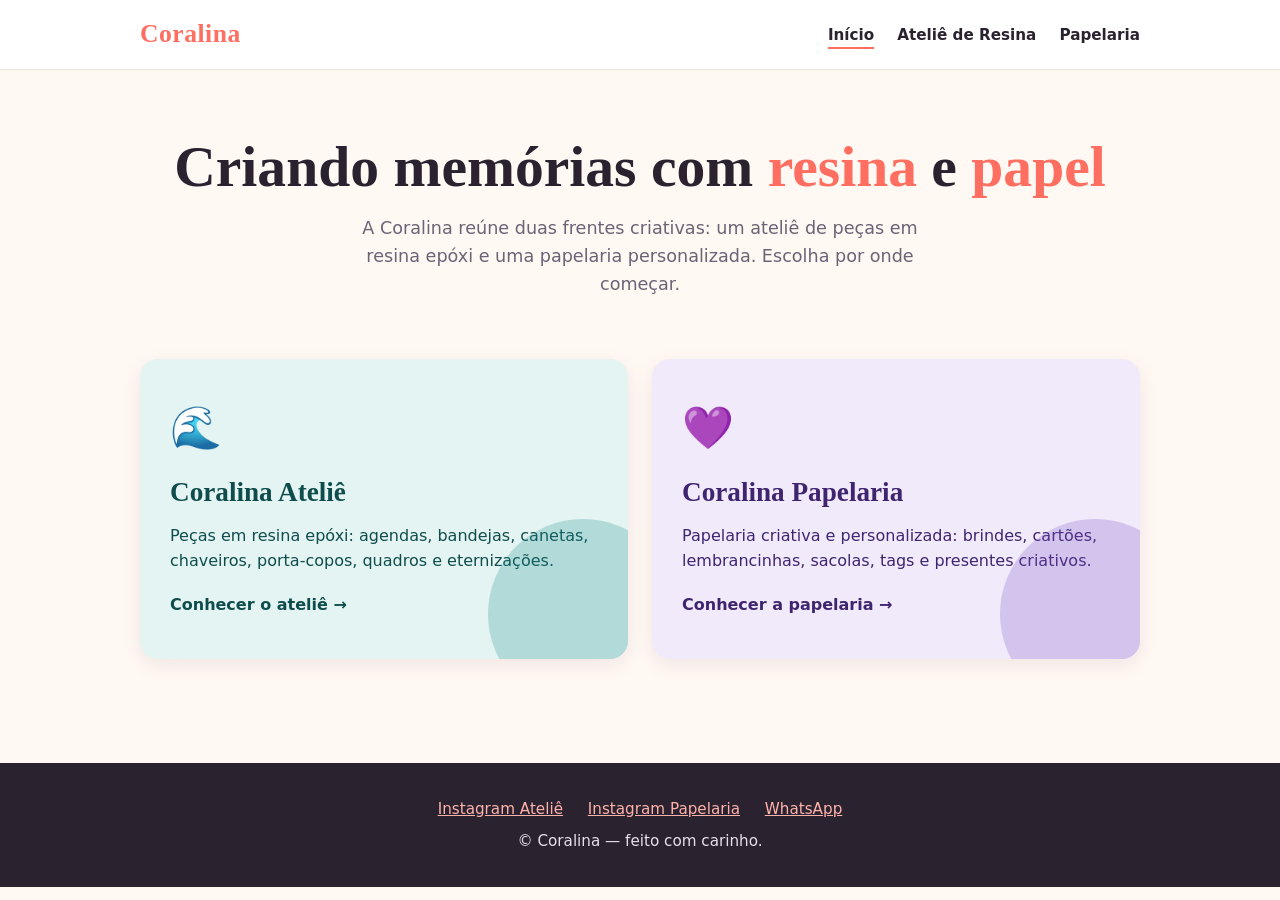
==== index.html @ a367f8ff "Site v.1" ====
<!DOCTYPE html>
<html lang="pt-BR">
<head>
  <meta charset="UTF-8">
  <meta name="viewport" content="width=device-width, initial-scale=1">
  <title>Coralina — Ateliê de Resina e Papelaria</title>
  <meta name="description" content="Coralina: peças em resina epóxi feitas à mão e papelaria criativa e personalizada.">
  <link rel="stylesheet" href="style.css">
</head>
<body>
  <header class="site">
    <div class="wrap">
      <a class="logo" href="index.html">Coralina</a>
      <nav>
        <a href="index.html" class="active">Início</a>
        <a href="atelie.html">Ateliê de Resina</a>
        <a href="papelaria.html">Papelaria</a>
      </nav>
    </div>
  </header>

  <main class="wrap">
    <section class="hero">
      <h1>Criando memórias com <span>resina</span> e <span>papel</span></h1>
      <p>A Coralina reúne duas frentes criativas: um ateliê de peças em resina epóxi e uma papelaria personalizada. Escolha por onde começar.</p>
    </section>

    <section class="choose">
      <a class="card-big card-resin" href="atelie.html">
        <span class="emoji">🌊</span>
        <h2>Coralina Ateliê</h2>
        <p>Peças em resina epóxi: agendas, bandejas, canetas, chaveiros, porta-copos, quadros e eternizações.</p>
        <span class="go">Conhecer o ateliê →</span>
      </a>
      <a class="card-big card-paper" href="papelaria.html">
        <span class="emoji">💜</span>
        <h2>Coralina Papelaria</h2>
        <p>Papelaria criativa e personalizada: brindes, cartões, lembrancinhas, sacolas, tags e presentes criativos.</p>
        <span class="go">Conhecer a papelaria →</span>
      </a>
    </section>
  </main>

  <footer class="site">
    <div class="links">
      <a href="https://www.instagram.com/coralinaateliee" target="_blank" rel="noopener">Instagram Ateliê</a>
      <a href="https://www.instagram.com/coralinapapelaria" target="_blank" rel="noopener">Instagram Papelaria</a>
      <a href="https://wa.me/558299960787" target="_blank" rel="noopener">WhatsApp</a>
    </div>
    <p>© Coralina — feito com carinho.</p>
  </footer>
</body>
</html>
---- style.css ----
:root {
  --coral: #ff6f61;
  --coral-dark: #d94f43;
  --sand: #fff8f3;
  --ink: #2b2230;
  --muted: #6e6275;
  /* Ateliê (resina) */
  --resin: #1f8a8a;
  --resin-soft: #e3f4f2;
  /* Papelaria */
  --paper: #7a4fc4;
  --paper-soft: #f1eafb;
  --radius: 18px;
}

* { box-sizing: border-box; margin: 0; padding: 0; }

body {
  font-family: "Segoe UI", system-ui, -apple-system, Roboto, sans-serif;
  background: var(--sand);
  color: var(--ink);
  line-height: 1.6;
}

a { color: inherit; }

.wrap { max-width: 1040px; margin: 0 auto; padding: 0 20px; }

/* Header */
header.site {
  background: #fff;
  border-bottom: 1px solid #f0e3da;
  position: sticky;
  top: 0;
  z-index: 10;
}
header.site .wrap {
  display: flex;
  align-items: center;
  justify-content: space-between;
  gap: 16px;
  padding-top: 14px;
  padding-bottom: 14px;
  flex-wrap: wrap;
}
.logo {
  font-family: Georgia, "Times New Roman", serif;
  font-size: 1.6rem;
  font-weight: 700;
  color: var(--coral);
  text-decoration: none;
  letter-spacing: .5px;
}
.logo small { color: var(--muted); font-size: .8rem; font-weight: 400; font-family: "Segoe UI", sans-serif; margin-left: 6px; }
nav a {
  text-decoration: none;
  margin-left: 18px;
  font-weight: 600;
  font-size: .95rem;
  padding-bottom: 3px;
  border-bottom: 2px solid transparent;
}
nav a:hover, nav a.active { border-color: var(--coral); }

/* Hero */
.hero { text-align: center; padding: 64px 0 40px; }
.hero h1 {
  font-family: Georgia, serif;
  font-size: clamp(2.2rem, 6vw, 3.6rem);
  line-height: 1.15;
  margin-bottom: 14px;
}
.hero h1 span { color: var(--coral); }
.hero p { color: var(--muted); max-width: 560px; margin: 0 auto; font-size: 1.1rem; }

/* Cards de escolha */
.choose { display: grid; grid-template-columns: repeat(auto-fit, minmax(300px, 1fr)); gap: 24px; padding: 20px 0 64px; }
.card-big {
  display: block;
  text-decoration: none;
  border-radius: var(--radius);
  padding: 36px 30px;
  min-height: 300px;
  position: relative;
  overflow: hidden;
  transition: transform .2s, box-shadow .2s;
  box-shadow: 0 6px 20px rgba(60, 30, 50, .08);
}
.card-big:hover { transform: translateY(-4px); box-shadow: 0 12px 28px rgba(60, 30, 50, .14); }
.card-big .emoji { font-size: 2.6rem; display: block; margin-bottom: 10px; }
.card-big h2 { font-family: Georgia, serif; font-size: 1.7rem; margin-bottom: 8px; }
.card-big p { margin-bottom: 18px; }
.card-big .go { font-weight: 700; }
.card-big::after {
  content: "";
  position: absolute;
  right: -50px; bottom: -50px;
  width: 190px; height: 190px;
  border-radius: 50%;
  opacity: .25;
}
.card-resin { background: var(--resin-soft); color: #0f4d4d; }
.card-resin::after { background: var(--resin); }
.card-paper { background: var(--paper-soft); color: #3f2570; }
.card-paper::after { background: var(--paper); }

/* Páginas internas */
.page-hero { padding: 56px 0 36px; text-align: center; }
.page-hero h1 { font-family: Georgia, serif; font-size: clamp(2rem, 5vw, 3rem); margin-bottom: 10px; }
.page-hero p { max-width: 600px; margin: 0 auto 22px; color: var(--muted); font-size: 1.08rem; }
.theme-resin .page-hero { background: var(--resin-soft); color: #0f4d4d; }
.theme-resin .page-hero p { color: #2d6666; }
.theme-paper .page-hero { background: var(--paper-soft); color: #3f2570; }
.theme-paper .page-hero p { color: #5d4590; }

.btn {
  display: inline-block;
  text-decoration: none;
  font-weight: 700;
  padding: 12px 26px;
  border-radius: 999px;
  color: #fff;
  background: var(--coral);
  transition: background .2s;
}
.btn:hover { background: var(--coral-dark); }
.theme-resin .btn { background: var(--resin); }
.theme-resin .btn:hover { background: #166a6a; }
.theme-paper .btn { background: var(--paper); }
.theme-paper .btn:hover { background: #5f3aa3; }
.btn.outline { background: transparent; border: 2px solid currentColor; color: inherit; margin-left: 8px; }
.btn.outline:hover { background: rgba(0,0,0,.06); }

section.block { padding: 48px 0; }
section.block h2 { font-family: Georgia, serif; font-size: 1.8rem; margin-bottom: 8px; text-align: center; }
section.block .lead { text-align: center; color: var(--muted); margin-bottom: 30px; }

.grid { display: grid; grid-template-columns: repeat(auto-fill, minmax(200px, 1fr)); gap: 18px; }
.item {
  background: #fff;
  border-radius: var(--radius);
  padding: 26px 18px;
  text-align: center;
  box-shadow: 0 4px 14px rgba(60, 30, 50, .07);
}
.item .emoji { font-size: 2.2rem; display: block; margin-bottom: 6px; }
.item h3 { font-size: 1.05rem; margin-bottom: 4px; }
.item p { color: var(--muted); font-size: .92rem; }

.steps { list-style: none; counter-reset: s; max-width: 560px; margin: 0 auto; }
.steps li { counter-increment: s; padding: 10px 0 10px 52px; position: relative; }
.steps li::before {
  content: counter(s);
  position: absolute; left: 0; top: 8px;
  width: 34px; height: 34px; border-radius: 50%;
  background: var(--coral); color: #fff; font-weight: 700;
  display: grid; place-items: center;
}
.theme-resin .steps li::before { background: var(--resin); }
.theme-paper .steps li::before { background: var(--paper); }

.cta { background: #fff; border-radius: var(--radius); text-align: center; padding: 40px 20px; box-shadow: 0 4px 14px rgba(60,30,50,.07); }
.cta h2 { margin-bottom: 8px; }
.cta p { color: var(--muted); margin-bottom: 20px; }

footer.site { background: var(--ink); color: #e9dfe9; text-align: center; padding: 34px 0; margin-top: 40px; font-size: .95rem; }
footer.site a { color: #ffb3aa; }
footer.site .links { margin-bottom: 8px; }
footer.site .links a { margin: 0 10px; }
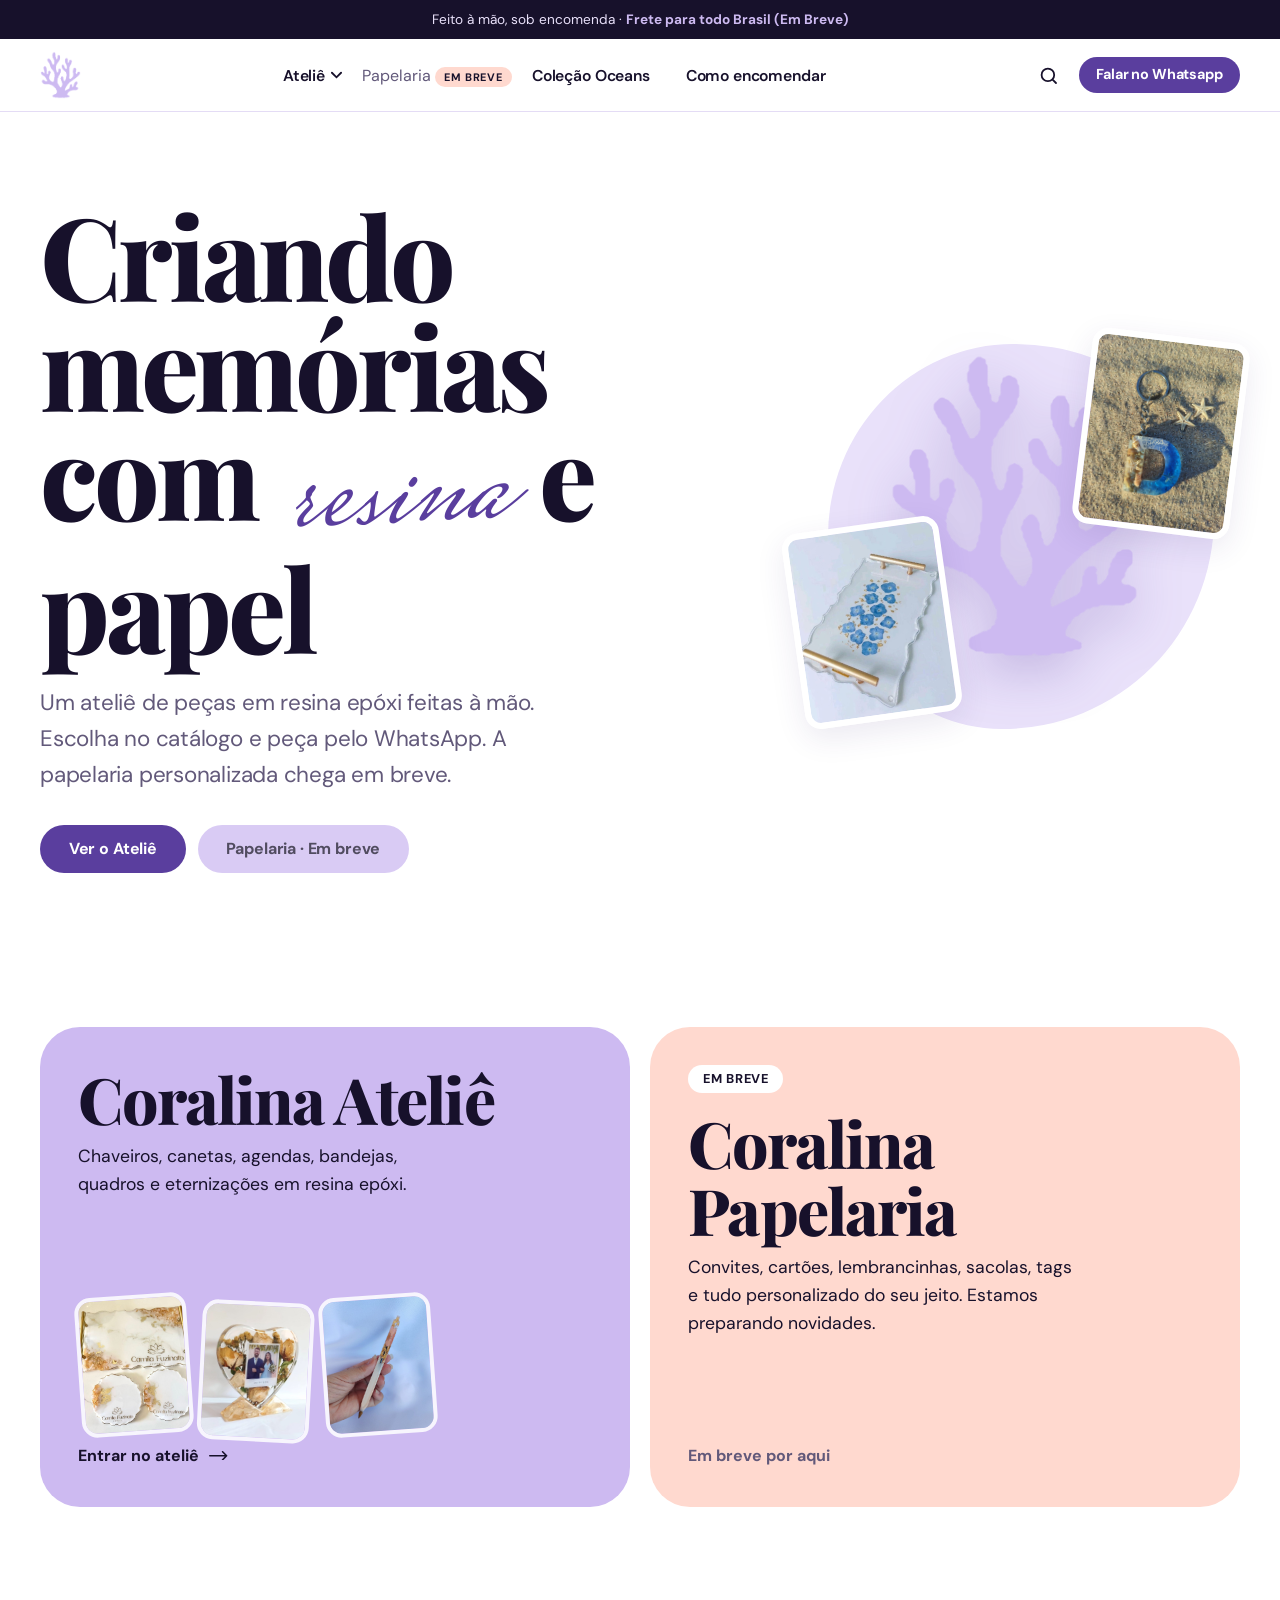
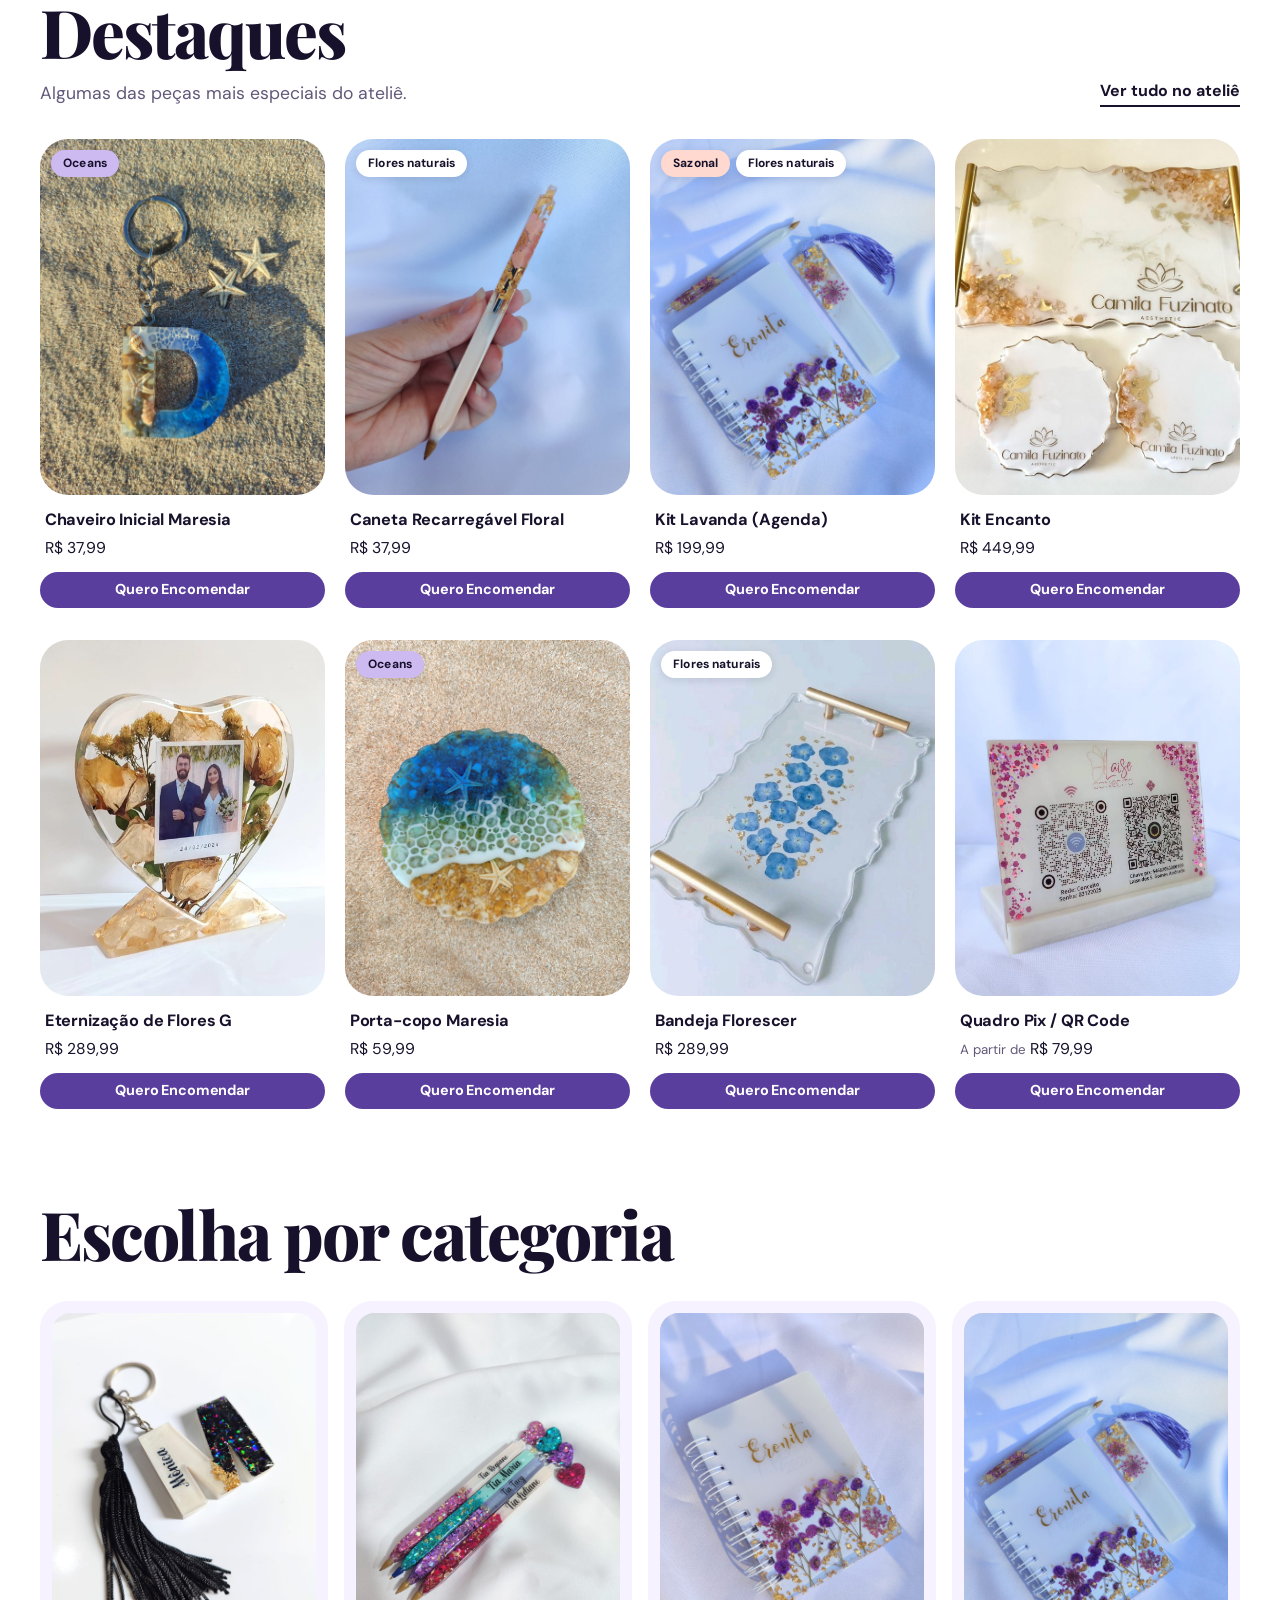
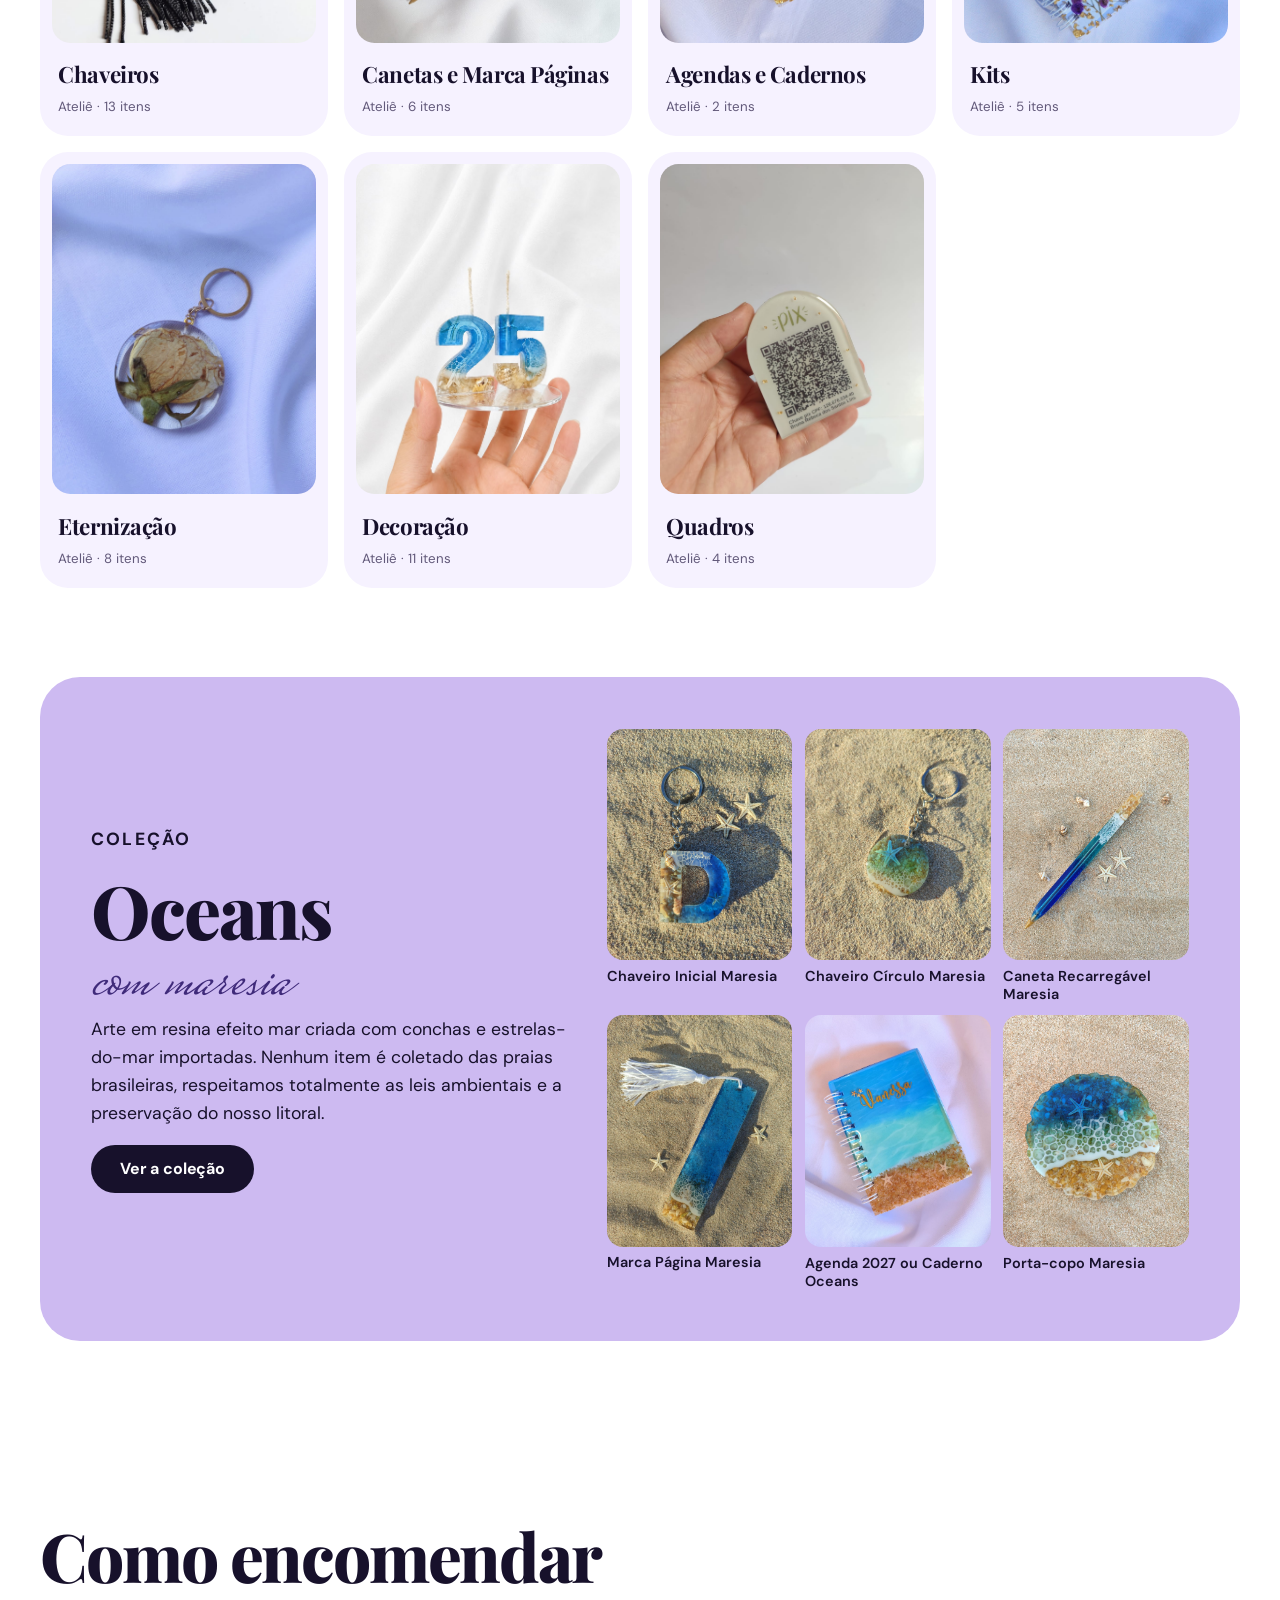
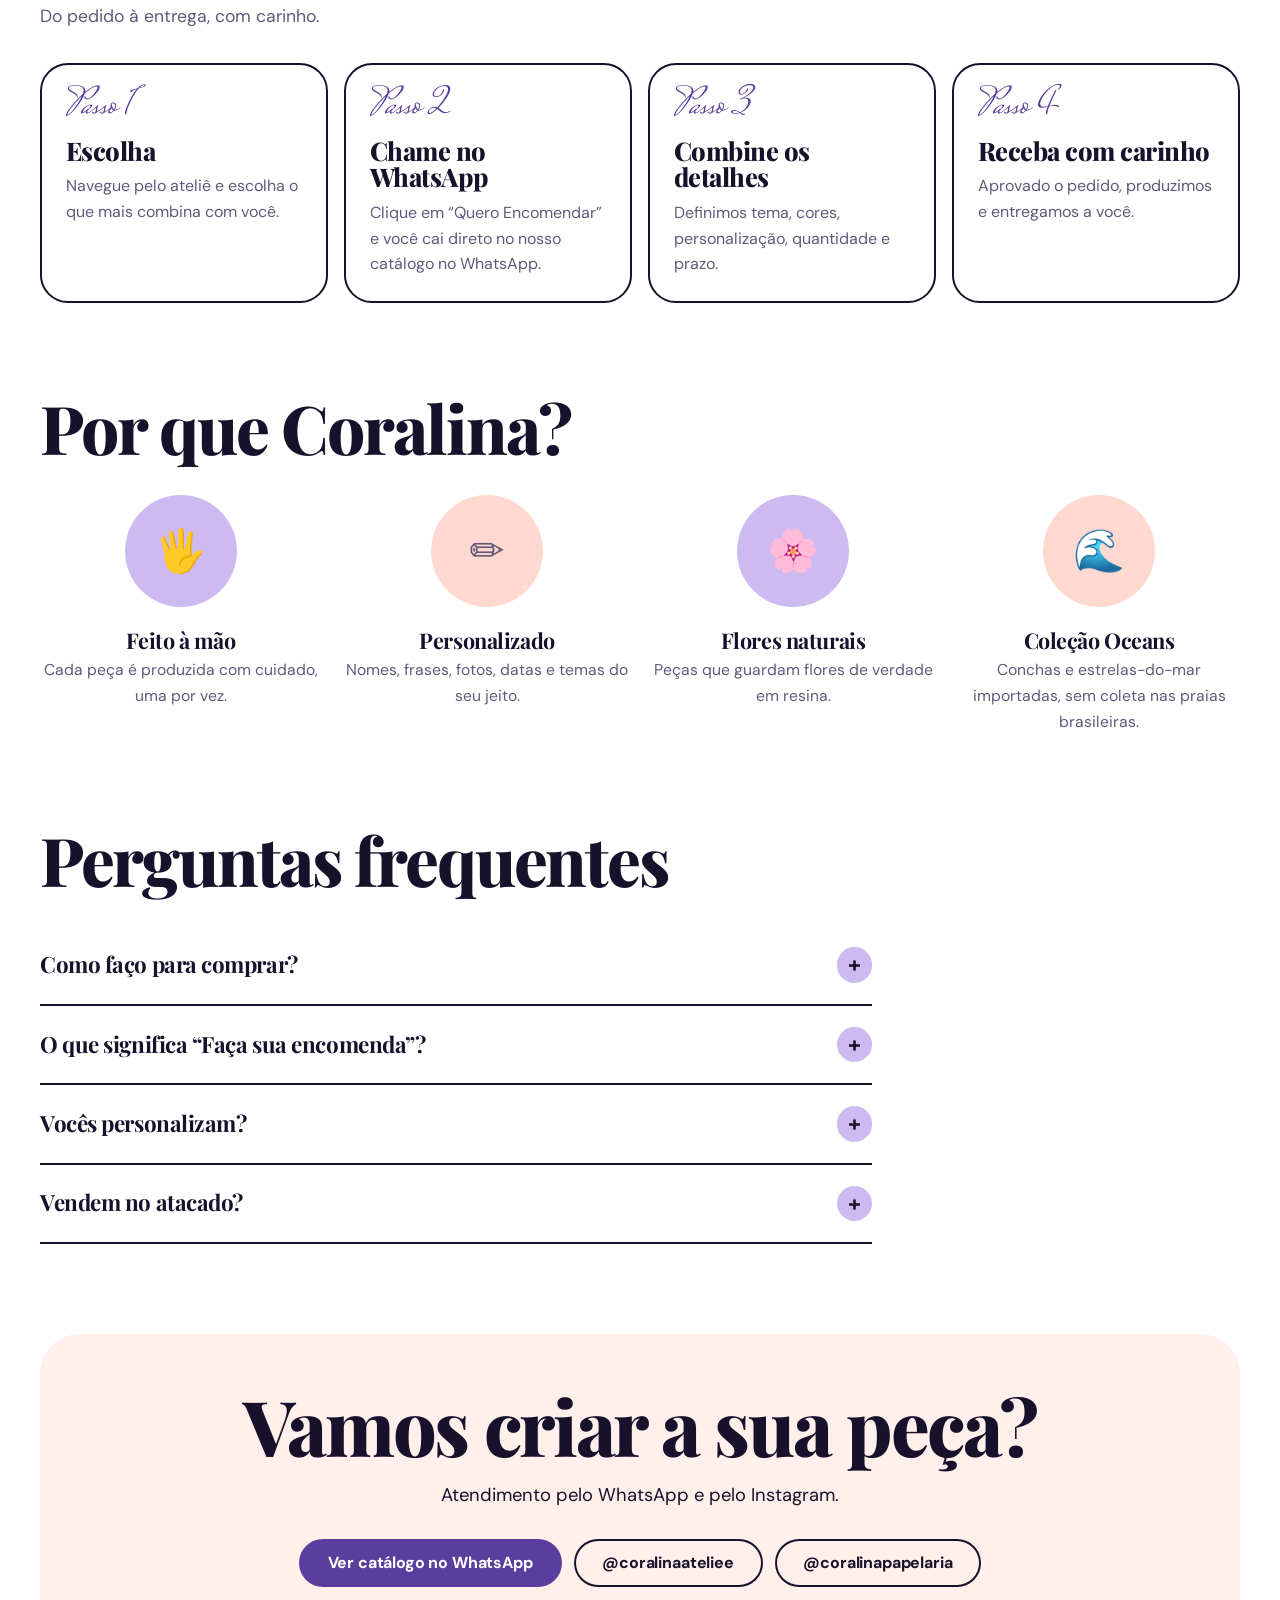
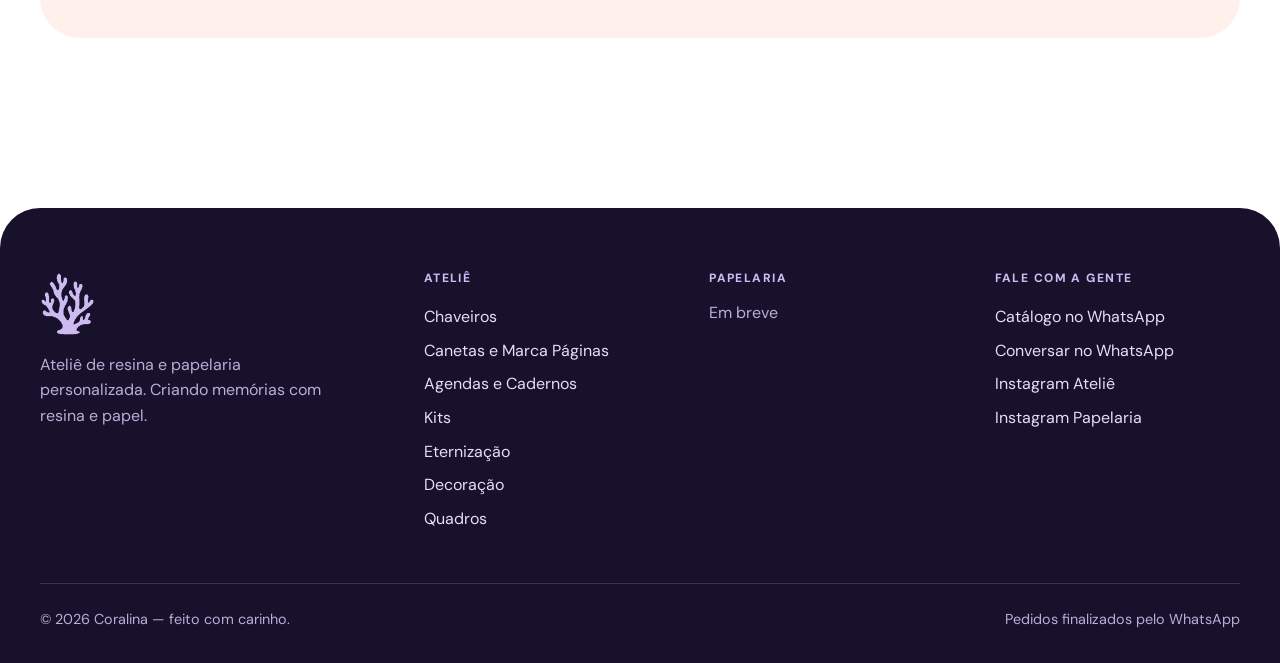
==== commit 345a09e8: "Site v2" ====
--- a/index.html
+++ b/index.html
@@ -3,51 +3,137 @@
 <head>
   <meta charset="UTF-8">
   <meta name="viewport" content="width=device-width, initial-scale=1">
-  <title>Coralina — Ateliê de Resina e Papelaria</title>
-  <meta name="description" content="Coralina: peças em resina epóxi feitas à mão e papelaria criativa e personalizada.">
-  <link rel="stylesheet" href="style.css">
+  <title>Coralina — Ateliê de Resina e Papelaria Personalizada</title>
+  <meta name="description" content="Coralina: peças em resina epóxi feitas à mão. Papelaria personalizada em breve. Escolha no catálogo e peça pelo WhatsApp.">
+  <meta property="og:type" content="website">
+  <meta property="og:title" content="Coralina — Ateliê de Resina e Papelaria">
+  <meta property="og:description" content="Criando memórias com resina e papel.">
+  <meta property="og:image" content="https://coralina.art.br/assets/img/brand/coral@3x.png">
+  <link rel="icon" type="image/png" href="assets/img/brand/favicon.png">
+  <link rel="preconnect" href="https://fonts.googleapis.com">
+  <link rel="preconnect" href="https://fonts.gstatic.com" crossorigin>
+  <link href="https://fonts.googleapis.com/css2?family=DM+Sans:wght@400;500;600;700&family=Mrs+Saint+Delafield&family=Playfair+Display:wght@700;800;900&display=swap" rel="stylesheet">
+  <link rel="stylesheet" href="assets/css/style.css">
 </head>
-<body>
-  <header class="site">
-    <div class="wrap">
-      <a class="logo" href="index.html">Coralina</a>
-      <nav>
-        <a href="index.html" class="active">Início</a>
-        <a href="atelie.html">Ateliê de Resina</a>
-        <a href="papelaria.html">Papelaria</a>
-      </nav>
-    </div>
-  </header>
+<body data-page="home">
+  <div id="site-header"></div>
 
-  <main class="wrap">
+  <main>
     <section class="hero">
-      <h1>Criando memórias com <span>resina</span> e <span>papel</span></h1>
-      <p>A Coralina reúne duas frentes criativas: um ateliê de peças em resina epóxi e uma papelaria personalizada. Escolha por onde começar.</p>
+      <div class="wrap hero-grid">
+        <div>
+          <h1>Criando memórias com <span class="script">resina</span> e papel</h1>
+          <p class="lead">Um ateliê de peças em resina epóxi feitas à mão. Escolha no catálogo e peça pelo WhatsApp. A papelaria personalizada chega em breve.</p>
+          <div class="hero-cta">
+            <a class="btn" href="atelie.html">Ver o Ateliê</a>
+            <span class="btn btn--lilac btn--soon" aria-disabled="true">Papelaria · Em breve</span>
+          </div>
+        </div>
+        <div class="hero-art" aria-hidden="true">
+          <img class="coral" src="assets/img/brand/coral@3x.png" alt="">
+          <span id="hero-stickers"></span>
+        </div>
+      </div>
     </section>
 
-    <section class="choose">
-      <a class="card-big card-resin" href="atelie.html">
-        <span class="emoji">🌊</span>
-        <h2>Coralina Ateliê</h2>
-        <p>Peças em resina epóxi: agendas, bandejas, canetas, chaveiros, porta-copos, quadros e eternizações.</p>
-        <span class="go">Conhecer o ateliê →</span>
-      </a>
-      <a class="card-big card-paper" href="papelaria.html">
-        <span class="emoji">💜</span>
-        <h2>Coralina Papelaria</h2>
-        <p>Papelaria criativa e personalizada: brindes, cartões, lembrancinhas, sacolas, tags e presentes criativos.</p>
-        <span class="go">Conhecer a papelaria →</span>
-      </a>
+    <section class="section">
+      <div class="wrap">
+        <div class="shops">
+          <a class="shop-card shop-card--atelie" href="atelie.html">
+            <div><h3>Coralina Ateliê</h3><p>Chaveiros, canetas, agendas, bandejas, quadros e eternizações em resina epóxi.</p></div>
+            <div><div class="shop-thumbs" id="thumbs-atelie"></div><span class="go">Entrar no ateliê <svg viewBox="0 0 24 12" fill="none" stroke="currentColor" stroke-width="2" stroke-linecap="round" stroke-linejoin="round"><path d="M1 6h21M17 1l5 5-5 5"/></svg></span></div>
+          </a>
+          <div class="shop-card shop-card--papelaria shop-card--soon" aria-disabled="true">
+            <div><span class="soon-tag soon-tag--lg">Em breve</span><h3>Coralina Papelaria</h3><p>Convites, cartões, lembrancinhas, sacolas, tags e tudo personalizado do seu jeito. Estamos preparando novidades.</p></div>
+            <div><span class="go">Em breve por aqui</span></div>
+          </div>
+        </div>
+      </div>
+    </section>
+
+    <section class="section" style="padding-top:0">
+      <div class="wrap">
+        <div class="section-head"><div><h2>Destaques</h2><p>Algumas das peças mais especiais do ateliê.</p></div><a class="link-arrow" href="atelie.html">Ver tudo no ateliê</a></div>
+        <div class="grid" id="destaques" style="padding-top:0"></div>
+      </div>
+    </section>
+
+    <section class="section" style="padding-top:0">
+      <div class="wrap">
+        <div class="section-head"><div><h2>Escolha por categoria</h2></div></div>
+        <div class="cat-grid" id="categorias"></div>
+      </div>
+    </section>
+
+    <section class="section" style="padding-top:0">
+      <div class="wrap">
+        <div class="panel panel--lilac oceans-grid">
+          <div>
+            <p class="eyebrow" style="color:var(--ink)">Coleção</p>
+            <h2>Oceans<span class="script" style="display:block;color:var(--violet-dark);font-size:.9em;line-height:.9;margin-top:.1em">com maresia</span></h2>
+            <p id="oceans-text"></p>
+            <a class="btn btn--ink" id="oceans-link" href="atelie.html">Ver a coleção</a>
+          </div>
+          <div class="oceans-items" id="oceans-items"></div>
+        </div>
+      </div>
+    </section>
+
+    <section class="section" id="como-funciona">
+      <div class="wrap">
+        <div class="section-head"><div><h2>Como encomendar</h2><p>Do pedido à entrega, com carinho.</p></div></div>
+        <ol class="steps">
+          <li class="step"><h3>Escolha</h3><p>Navegue pelo ateliê e escolha o que mais combina com você.</p></li>
+          <li class="step"><h3>Chame no WhatsApp</h3><p>Clique em “Quero Encomendar” e você cai direto no nosso catálogo no WhatsApp.</p></li>
+          <li class="step"><h3>Combine os detalhes</h3><p>Definimos tema, cores, personalização, quantidade e prazo.</p></li>
+          <li class="step"><h3>Receba com carinho</h3><p>Aprovado o pedido, produzimos e entregamos a você.</p></li>
+        </ol>
+      </div>
+    </section>
+
+    <section class="section" style="padding-top:0">
+      <div class="wrap">
+        <div class="section-head"><div><h2>Por que Coralina?</h2></div></div>
+        <ul class="why">
+          <li><span class="dot" aria-hidden="true">🖐️</span><strong>Feito à mão</strong><span>Cada peça é produzida com cuidado, uma por vez.</span></li>
+          <li><span class="dot" aria-hidden="true">✏️</span><strong>Personalizado</strong><span>Nomes, frases, fotos, datas e temas do seu jeito.</span></li>
+          <li><span class="dot" aria-hidden="true">🌸</span><strong>Flores naturais</strong><span>Peças que guardam flores de verdade em resina.</span></li>
+          <li><span class="dot" aria-hidden="true">🌊</span><strong>Coleção Oceans</strong><span>Conchas e estrelas-do-mar importadas, sem coleta nas praias brasileiras.</span></li>
+        </ul>
+      </div>
+    </section>
+
+    <section class="section" style="padding-top:0">
+      <div class="wrap">
+        <div class="section-head"><div><h2>Perguntas frequentes</h2></div></div>
+        <div class="faq">
+          <details><summary>Como faço para comprar?</summary><p>Escolha o produto aqui no site e clique em “Quero Encomendar”. Você vai direto para o nosso catálogo no WhatsApp, onde finalizamos o pedido.</p></details>
+          <details><summary>O que significa “Faça sua encomenda”?</summary><p>São itens feitos sob medida, sem preço fixo. Chame no WhatsApp, conte a sua ideia e combinamos valores, quantidade e prazo.</p></details>
+          <details><summary>Vocês personalizam?</summary><p>Sim! Muitas peças aceitam nome, frase, foto, data ou logo. Em cada produto você vê o que pode ser personalizado, e se tiver outra ideia, é só chamar.</p></details>
+          <details><summary>Vendem no atacado?</summary><p>Alguns itens têm preço especial para quantidade, como chaveiros e canetas. Você encontra a condição na página de cada produto.</p></details>
+        </div>
+      </div>
+    </section>
+
+    <section class="section" style="padding-top:0">
+      <div class="wrap">
+        <div class="panel panel--peach cta-band">
+          <h2>Vamos criar a sua peça?</h2>
+          <p>Atendimento pelo WhatsApp e pelo Instagram.</p>
+          <div class="row">
+            <a class="btn" href="https://wa.me/c/558299960787" target="_blank" rel="noopener">Ver catálogo no WhatsApp</a>
+            <a class="btn btn--outline" href="https://www.instagram.com/coralinaateliee" target="_blank" rel="noopener">@coralinaateliee</a>
+            <a class="btn btn--outline" href="https://www.instagram.com/coralinapapelaria" target="_blank" rel="noopener">@coralinapapelaria</a>
+          </div>
+        </div>
+      </div>
     </section>
   </main>
 
-  <footer class="site">
-    <div class="links">
-      <a href="https://www.instagram.com/coralinaateliee" target="_blank" rel="noopener">Instagram Ateliê</a>
-      <a href="https://www.instagram.com/coralinapapelaria" target="_blank" rel="noopener">Instagram Papelaria</a>
-      <a href="https://wa.me/558299960787" target="_blank" rel="noopener">WhatsApp</a>
-    </div>
-    <p>© Coralina — feito com carinho.</p>
-  </footer>
+  <div id="site-footer"></div>
+  <noscript><p style="padding:2rem;text-align:center">Ative o JavaScript para ver o catálogo, ou acesse <a href="https://wa.me/c/558299960787">nosso catálogo no WhatsApp</a>.</p></noscript>
+  <script src="data/catalogo.js"></script>
+  <script src="assets/js/layout.js"></script>
+  <script src="assets/js/home.js"></script>
 </body>
 </html>
--- a/assets/css/style.css
+++ b/assets/css/style.css
@@ -0,0 +1,398 @@
+/* ==========================================================================
+   Coralina — estilos do site
+   Linguagem visual: Aardvark Book Club (tipografia grande e apertada, cantos
+   bem arredondados, botões em pílula, blocos de cor).
+   Paleta e fontes: identidade da Coralina (coral lilás do logo, preto, serifa
+   + manuscrita). Para trocar cores/fontes, mexa só nas variáveis em :root.
+   Sumário: 1 Base · 2 Botões · 3 Header · 4 Busca · 5 Footer · 6 Home
+            7 Loja/coleção · 8 Cards · 9 Produto · 10 Utilitários
+   ========================================================================== */
+
+/* ---------- 1. BASE ---------- */
+:root {
+  /* Paleta (extraída do logo) */
+  --lilac: #cdbaf1;          /* coral do logo */
+  --lilac-soft: #e9e1fa;
+  --lilac-pale: #f6f2ff;
+  --violet: #5a3e9e;         /* botões, links, textos de destaque */
+  --violet-dark: #3f2a7a;
+  --ink: #17112b;            /* texto (o logo usa preto) */
+  --muted: #62597a;
+  --coral: #ff8f7a;          /* toque quente, nome da marca */
+  --peach: #ffd9cf;
+  --peach-soft: #fff0eb;
+  --white: #fff;
+  --line: #e4dcf5;
+
+  /* Fontes */
+  --font-display: "Playfair Display", Georgia, "Times New Roman", serif;   /* títulos (serifa do logo) */
+  --font-body: "DM Sans", system-ui, -apple-system, "Segoe UI", sans-serif;
+  --font-script: "Mrs Saint Delafield", "Brush Script MT", cursive;         /* assinatura (manuscrita do logo) */
+
+  --radius-s: 1rem;
+  --radius: 1.75rem;
+  --radius-l: 2.5rem;
+  --pill: 999px;
+  --header-h: 4.5rem;
+  --gutter: clamp(1rem, 4vw, 2.5rem);
+  --maxw: 1320px;
+  --shadow: 0 10px 30px rgba(63, 42, 122, .10);
+}
+
+*, *::before, *::after { box-sizing: border-box; }
+html { scroll-behavior: smooth; -webkit-text-size-adjust: 100%; }
+body {
+  margin: 0;
+  font-family: var(--font-body);
+  font-size: 1rem;
+  line-height: 1.6;
+  color: var(--ink);
+  background: var(--white);
+  -webkit-font-smoothing: antialiased;
+}
+img { display: block; max-width: 100%; height: auto; }
+a { color: inherit; }
+button { font: inherit; color: inherit; cursor: pointer; }
+h1, h2, h3, h4 { font-family: var(--font-display); font-weight: 800; line-height: 1.05; letter-spacing: -.02em; margin: 0; font-variant-numeric: lining-nums; }
+p { margin: 0 0 1em; }
+ul, ol { margin: 0; padding: 0; list-style: none; }
+:focus-visible { outline: 3px solid var(--violet); outline-offset: 3px; border-radius: 6px; }
+.wrap { width: 100%; max-width: var(--maxw); margin: 0 auto; padding: 0 var(--gutter); }
+.sr-only { position: absolute; width: 1px; height: 1px; overflow: hidden; clip: rect(0 0 0 0); white-space: nowrap; }
+.script { font-family: var(--font-script); font-weight: 400; letter-spacing: 0; color: var(--violet); }
+.eyebrow { font-size: .8rem; font-weight: 700; letter-spacing: .12em; text-transform: uppercase; color: var(--violet); }
+[hidden] { display: none !important; }
+@media (prefers-reduced-motion: reduce) { * { animation: none !important; transition: none !important; scroll-behavior: auto !important; } }
+
+/* ---------- 2. BOTÕES (pílula; o fundo "cresce" no hover, como no Aardvark) ---------- */
+.btn {
+  --bg: var(--violet); --fg: var(--white); --bg-hover: var(--ink);
+  position: relative; isolation: isolate; overflow: hidden;
+  display: inline-flex; align-items: center; justify-content: center; gap: .55em;
+  padding: .95em 1.8em; border: 0; border-radius: var(--pill);
+  background: var(--bg); color: var(--fg);
+  font-weight: 700; font-size: 1rem; letter-spacing: -.01em; line-height: 1.1;
+  text-decoration: none; text-align: center;
+  transition: color .25s, transform .25s;
+}
+.btn::before {
+  content: ""; position: absolute; inset: 0; z-index: -1; background: var(--bg-hover);
+  border-radius: inherit; transform: translateY(101%); transition: transform .3s cubic-bezier(.2,.8,.2,1);
+}
+.btn:hover::before, .btn:focus-visible::before { transform: translateY(0); }
+.btn:hover { transform: translateY(-1px); }
+.btn svg { width: 1.15em; height: 1.15em; flex: none; }
+.btn--lilac { --bg: var(--lilac); --fg: var(--ink); --bg-hover: var(--violet); }
+.btn--lilac:hover { color: var(--white); }
+.btn--ink { --bg: var(--ink); --bg-hover: var(--violet); }
+.btn--white { --bg: var(--white); --fg: var(--ink); --bg-hover: var(--ink); }
+.btn--white:hover { color: var(--white); }
+.btn--outline { --bg: transparent; --fg: var(--ink); --bg-hover: var(--ink); box-shadow: inset 0 0 0 2px var(--ink); }
+.btn--outline:hover { color: var(--white); }
+.btn--sm { padding: .7em 1.2em; font-size: .9rem; }
+.btn--block { display: flex; width: 100%; }
+.link-arrow { font-weight: 700; text-decoration: none; border-bottom: 2px solid currentColor; padding-bottom: 1px; }
+.link-arrow:hover { color: var(--violet); }
+
+/* ---------- 3. HEADER (estrutura de loja: faixa de aviso, nav com mega-menu, busca) ---------- */
+.topbar { background: var(--ink); color: var(--lilac-soft); font-size: .85rem; text-align: center; padding: .55rem var(--gutter); }
+.topbar strong { color: var(--lilac); font-weight: 700; }
+.site-header { position: sticky; top: 0; z-index: 50; background: rgba(255,255,255,.94); backdrop-filter: blur(10px); border-bottom: 1px solid var(--line); min-height: var(--header-h); }
+.site-header .bar { display: flex; align-items: center; justify-content: space-between; gap: 1rem; min-height: var(--header-h); }
+.brand { display: inline-flex; align-items: center; flex: none; }
+.brand img { height: 3rem; width: auto; transition: transform .3s; }
+.brand:hover img { transform: rotate(-6deg) scale(1.05); }
+.nav { display: flex; align-items: stretch; align-self: stretch; gap: .25rem; }
+.nav > li { position: static; display: flex; align-items: center; }
+.nav a.nav-link, .nav button.nav-link {
+  display: inline-flex; align-items: center; gap: .35rem; background: none; border: 0;
+  padding: .6rem 1rem; border-radius: var(--pill); font-weight: 600; font-size: .98rem; text-decoration: none;
+  letter-spacing: -.01em;
+}
+.nav .nav-link:hover, .nav .nav-link[aria-current="page"], .nav .has-mega:hover > .nav-link { background: var(--lilac-soft); }
+.nav .chev { width: .7em; height: .7em; transition: transform .2s; }
+.has-mega:hover .chev, .has-mega:focus-within .chev { transform: rotate(180deg); }
+.header-actions { display: flex; align-items: center; gap: .5rem; }
+.icon-btn { display: inline-grid; place-items: center; width: 2.75rem; height: 2.75rem; border-radius: 50%; border: 0; background: transparent; transition: background .2s; }
+.icon-btn:hover { background: var(--lilac-soft); }
+.icon-btn svg { width: 1.35rem; height: 1.35rem; }
+.menu-toggle { display: none; }
+
+/* "Em breve" (loja desativada) */
+.soon-tag { display: inline-block; padding: .15rem .6rem; border-radius: var(--pill); background: var(--peach); color: var(--ink); font-size: .68rem; font-weight: 700; letter-spacing: .06em; text-transform: uppercase; line-height: 1.4; }
+.soon-tag--lg { font-size: .8rem; padding: .3rem .9rem; margin-bottom: 1rem; background: var(--white); }
+.nav .nav-link--soon { color: var(--muted); cursor: default; }
+.nav .nav-link--soon:hover { background: none; }
+.drawer .d-link--soon { color: var(--muted); cursor: default; }
+.drawer .d-link--soon .soon-tag { font-size: .75rem; }
+.btn--soon { cursor: default; opacity: .75; }
+.btn--soon::before { display: none; }
+.btn--soon:hover { transform: none; color: var(--ink); }
+.shop-card--soon { cursor: default; }
+.shop-card--soon:hover { transform: none; }
+.shop-card--soon .go { color: var(--muted); }
+.footer-soon { color: #b9aed6; }
+
+/* mega-menu */
+.mega {
+  position: absolute; left: 0; right: 0; top: 100%; background: var(--white);
+  border-bottom: 1px solid var(--line); box-shadow: 0 24px 40px rgba(63,42,122,.10);
+  opacity: 0; visibility: hidden; transform: translateY(-6px);
+  /* pequeno atraso ao fechar: tolera o mouse "escorregando" do link para o menu */
+  transition: opacity .2s .15s, transform .2s .15s, visibility 0s .35s;
+}
+.has-mega:hover > .mega, .has-mega:focus-within > .mega, .has-mega.open > .mega { opacity: 1; visibility: visible; transform: none; transition-delay: 0s; }
+/* ponte invisível entre o link e o menu: o hover nunca "cai" no vão */
+.has-mega > .nav-link { position: relative; }
+.has-mega > .nav-link::after { content: ""; position: absolute; left: 0; right: 0; top: 100%; height: 2rem; }
+.has-mega:not(:hover):not(:focus-within):not(.open) > .nav-link::after { display: none; }
+.mega-inner { display: grid; grid-template-columns: 1fr 1fr 1.6fr; gap: 2rem; padding-top: 2rem; padding-bottom: 2.25rem; }
+.mega h4 { font-family: var(--font-body); font-size: .75rem; letter-spacing: .12em; text-transform: uppercase; color: var(--muted); margin-bottom: .8rem; font-weight: 700; }
+.mega li a { display: block; padding: .3rem 0; text-decoration: none; font-weight: 600; font-size: 1.05rem; }
+.mega li a:hover { color: var(--violet); text-decoration: underline; text-underline-offset: 4px; }
+.mega-tiles { display: grid; grid-template-columns: 1fr 1fr; gap: 1rem; }
+.tile { position: relative; display: block; border-radius: var(--radius-s); overflow: hidden; aspect-ratio: 4/3; background: var(--lilac-soft); text-decoration: none; }
+.tile img { width: 100%; height: 100%; object-fit: cover; transition: transform .5s; }
+.tile:hover img { transform: scale(1.05); }
+.tile span { position: absolute; left: .6rem; bottom: .6rem; background: var(--white); border-radius: var(--pill); padding: .3rem .8rem; font-size: .85rem; font-weight: 700; }
+
+/* menu mobile */
+.drawer { position: fixed; inset: 0; z-index: 90; background: var(--white); overflow-y: auto; transform: translateX(100%); transition: transform .3s; visibility: hidden; }
+.drawer.open { transform: none; visibility: visible; }
+.drawer-head { display: flex; justify-content: space-between; align-items: center; padding: .6rem var(--gutter); min-height: var(--header-h); border-bottom: 1px solid var(--line); }
+.drawer-body { padding: 1rem var(--gutter) 3rem; }
+.drawer details { border-bottom: 1px solid var(--line); }
+.drawer summary, .drawer .d-link { display: flex; justify-content: space-between; align-items: center; padding: 1.1rem 0; font-family: var(--font-display); font-weight: 800; font-size: 1.9rem; letter-spacing: -.02em; list-style: none; cursor: pointer; text-decoration: none; }
+.drawer summary::-webkit-details-marker { display: none; }
+.drawer details[open] summary .chev { transform: rotate(180deg); }
+.drawer details ul { padding: 0 0 1rem; }
+.drawer details li a { display: block; padding: .45rem 0; font-size: 1.1rem; font-weight: 600; text-decoration: none; color: var(--violet-dark); }
+.drawer .btn { margin-top: 1.5rem; }
+
+@media (max-width: 900px) {
+  .nav, .header-actions .btn { display: none; }
+  .menu-toggle { display: inline-grid; }
+  .brand img { height: 2.6rem; }
+}
+
+/* ---------- 4. BUSCA ---------- */
+.search { position: fixed; inset: 0; z-index: 100; background: rgba(23,17,43,.55); display: none; align-items: flex-start; justify-content: center; padding: 6vh 1rem 1rem; }
+.search.open { display: flex; }
+.search-box { width: min(760px, 100%); max-height: 86vh; overflow: auto; background: var(--white); border-radius: var(--radius); padding: 1.25rem; box-shadow: var(--shadow); }
+.search-field { display: flex; align-items: center; gap: .75rem; background: var(--lilac-pale); border-radius: var(--pill); padding: .35rem .5rem .35rem 1.25rem; }
+.search-field svg { width: 1.3rem; height: 1.3rem; flex: none; color: var(--violet); }
+.search-field input { flex: 1; min-width: 0; border: 0; background: transparent; font: inherit; font-size: 1.15rem; padding: .7rem 0; color: var(--ink); }
+.search-field input:focus { outline: none; }
+.search-results { margin-top: 1rem; display: grid; gap: .25rem; }
+.search-results a { display: flex; align-items: center; gap: 1rem; padding: .5rem; border-radius: var(--radius-s); text-decoration: none; }
+.search-results a:hover, .search-results a:focus-visible { background: var(--lilac-pale); }
+.search-results img { width: 3.5rem; height: 4.2rem; object-fit: cover; border-radius: .75rem; background: var(--lilac-soft); }
+.search-results strong { display: block; font-size: 1rem; line-height: 1.25; }
+.search-results small { color: var(--muted); }
+.search-hint { color: var(--muted); padding: .75rem .5rem 0; font-size: .95rem; }
+.chip-row { display: flex; flex-wrap: wrap; gap: .5rem; margin-top: 1rem; }
+
+/* ---------- 5. FOOTER ---------- */
+.site-footer { background: var(--ink); color: #e6def8; margin-top: 5rem; border-radius: var(--radius-l) var(--radius-l) 0 0; padding: 4rem 0 2rem; }
+.footer-top { display: grid; grid-template-columns: 1.4fr repeat(3, 1fr); gap: 2.5rem; }
+.footer-brand img { height: 4rem; margin-bottom: 1rem; }
+.footer-brand p { color: #b9aed6; max-width: 26ch; }
+.site-footer h4 { font-family: var(--font-body); font-size: .75rem; letter-spacing: .12em; text-transform: uppercase; color: var(--lilac); margin-bottom: 1rem; }
+.site-footer li a { display: inline-block; padding: .25rem 0; text-decoration: none; color: #e6def8; }
+.site-footer li a:hover { color: var(--white); text-decoration: underline; text-underline-offset: 4px; }
+.footer-bottom { display: flex; flex-wrap: wrap; justify-content: space-between; gap: 1rem; margin-top: 3rem; padding-top: 1.5rem; border-top: 1px solid rgba(255,255,255,.14); font-size: .9rem; color: #b9aed6; }
+@media (max-width: 800px) { .footer-top { grid-template-columns: 1fr 1fr; } .footer-brand { grid-column: 1 / -1; } }
+
+/* ---------- 6. HOME ---------- */
+.hero { padding: clamp(2.5rem, 7vw, 5.5rem) 0 clamp(2rem, 5vw, 4rem); position: relative; overflow: hidden; }
+.hero-grid { display: grid; grid-template-columns: 1.25fr .75fr; gap: 2rem; align-items: center; }
+.hero h1 { font-size: clamp(3rem, 9vw, 7.2rem); line-height: .95; letter-spacing: -.035em; }
+.hero h1 .script { display: inline-block; font-size: 1.25em; line-height: .7; color: var(--violet); transform: rotate(-3deg); margin: 0 .05em; }
+.hero p.lead { font-size: clamp(1.1rem, 2vw, 1.4rem); color: var(--muted); max-width: 34ch; margin: 1.5rem 0 2rem; letter-spacing: -.01em; }
+.hero-cta { display: flex; flex-wrap: wrap; gap: .75rem; }
+.hero-art { position: relative; display: grid; place-items: center; aspect-ratio: 1; }
+.hero-art::before { content: ""; position: absolute; inset: 6%; border-radius: 48% 52% 55% 45% / 50% 45% 55% 50%; background: var(--lilac-soft); animation: blob 14s ease-in-out infinite alternate; }
+.hero-art img.coral { position: relative; width: 62%; filter: drop-shadow(0 18px 24px rgba(90,62,158,.25)); animation: float 6s ease-in-out infinite; }
+.hero-art .sticker { position: absolute; width: 36%; aspect-ratio: 4/5; object-fit: cover; border-radius: var(--radius-s); border: 6px solid var(--white); box-shadow: var(--shadow); }
+.hero-art .st1 { left: -2%; bottom: 8%; transform: rotate(-8deg); }
+.hero-art .st2 { right: 0; top: 4%; transform: rotate(7deg); }
+@keyframes float { 50% { transform: translateY(-12px) rotate(2deg); } }
+@keyframes blob { to { border-radius: 55% 45% 45% 55% / 45% 55% 45% 55%; transform: rotate(8deg); } }
+@media (max-width: 860px) { .hero-grid { grid-template-columns: 1fr; } .hero-art { max-width: 420px; margin: 0 auto; width: 100%; } }
+
+.section { padding: clamp(3rem, 7vw, 6rem) 0; }
+.section-head { display: flex; flex-wrap: wrap; align-items: end; justify-content: space-between; gap: 1rem; margin-bottom: 2rem; }
+.section-head h2 { font-size: clamp(2.2rem, 5.5vw, 4.2rem); letter-spacing: -.03em; }
+.section-head p { max-width: 44ch; color: var(--muted); margin: .75rem 0 0; font-size: 1.1rem; }
+
+.shops { display: grid; grid-template-columns: 1fr 1fr; gap: 1.25rem; }
+.shop-card { position: relative; display: flex; flex-direction: column; justify-content: space-between; min-height: 30rem; padding: clamp(1.5rem, 3vw, 2.5rem); border-radius: var(--radius-l); text-decoration: none; overflow: hidden; transition: transform .3s; }
+.shop-card:hover { transform: translateY(-6px) rotate(-.4deg); }
+.shop-card--atelie { background: var(--lilac); }
+.shop-card--papelaria { background: var(--peach); }
+.shop-card h3 { font-size: clamp(2.4rem, 5vw, 4rem); letter-spacing: -.03em; margin-bottom: .6rem; }
+.shop-card p { max-width: 32ch; font-size: 1.1rem; }
+.shop-card .go { display: inline-flex; align-items: center; gap: .6rem; font-weight: 700; margin-top: .5rem; }
+.shop-card .go svg { width: 1.2rem; transition: transform .25s; }
+.shop-card:hover .go svg { transform: translateX(6px); }
+.shop-thumbs { display: flex; gap: .6rem; margin-top: 1.5rem; }
+.shop-thumbs img { width: clamp(4.5rem, 9vw, 7rem); aspect-ratio: 4/5; object-fit: cover; border-radius: var(--radius-s); border: 4px solid rgba(255,255,255,.85); }
+.shop-thumbs img:nth-child(odd) { transform: rotate(-4deg); }
+.shop-thumbs img:nth-child(even) { transform: rotate(3deg) translateY(.4rem); }
+@media (max-width: 760px) { .shops { grid-template-columns: 1fr; } .shop-card { min-height: 24rem; } }
+
+.cat-grid { display: grid; grid-template-columns: repeat(auto-fill, minmax(min(100%, 15rem), 1fr)); gap: 1rem; }
+.cat-card { display: block; text-decoration: none; border-radius: var(--radius); background: var(--lilac-pale); padding: .75rem .75rem 1.1rem; transition: background .2s, transform .25s; }
+.cat-card:hover { background: var(--lilac-soft); transform: translateY(-4px); }
+.cat-card img { width: 100%; aspect-ratio: 4/5; object-fit: cover; object-position: top; border-radius: calc(var(--radius) - .6rem); margin-bottom: .9rem; }
+.cat-card strong { display: block; font-family: var(--font-display); font-size: 1.4rem; letter-spacing: -.02em; padding: 0 .4rem; }
+.cat-card small { color: var(--muted); padding: 0 .4rem; }
+
+.panel { border-radius: var(--radius-l); padding: clamp(1.5rem, 4vw, 3.5rem); }
+.panel--lilac { background: var(--lilac); }
+.panel--ink { background: var(--ink); color: var(--white); }
+.panel--peach { background: var(--peach-soft); }
+
+.steps { display: grid; grid-template-columns: repeat(4, 1fr); gap: 1rem; counter-reset: step; padding: 0; margin: 0; }
+.step { background: var(--white); border-radius: var(--radius); padding: 1.5rem; border: 2px solid var(--ink); counter-increment: step; display: flex; flex-direction: column; gap: .6rem; }
+.step::before { content: "Passo " counter(step); font-family: var(--font-script); font-size: 2.4rem; line-height: 1; color: var(--violet); }
+.step h3 { font-size: 1.6rem; }
+.step p { margin: 0; color: var(--muted); }
+@media (max-width: 960px) { .steps { grid-template-columns: 1fr 1fr; } }
+@media (max-width: 560px) { .steps { grid-template-columns: 1fr; } }
+
+.why { display: grid; grid-template-columns: repeat(auto-fit, minmax(13rem, 1fr)); gap: 1.5rem; margin-top: 1rem; }
+.why li { text-align: center; }
+.why .dot { display: grid; place-items: center; width: 7rem; height: 7rem; border-radius: 50%; background: var(--lilac); margin: 0 auto 1rem; font-size: 2.6rem; }
+.why li:nth-child(even) .dot { background: var(--peach); }
+.why strong { display: block; font-family: var(--font-display); font-size: 1.35rem; letter-spacing: -.02em; }
+.why span { color: var(--muted); font-size: .98rem; }
+
+.oceans-grid { display: grid; grid-template-columns: .9fr 1.1fr; gap: 2.5rem; align-items: center; }
+.oceans-grid h2 { font-size: clamp(2.4rem, 6vw, 4.6rem); letter-spacing: -.03em; }
+.oceans-grid p { font-size: 1.1rem; max-width: 46ch; }
+.oceans-items { display: grid; grid-template-columns: repeat(3, 1fr); gap: .8rem; }
+.oceans-items a { display: block; text-decoration: none; }
+.oceans-items img { width: 100%; aspect-ratio: 4/5; object-fit: cover; border-radius: var(--radius-s); }
+.oceans-items span { display: block; margin-top: .4rem; font-size: .9rem; font-weight: 600; line-height: 1.25; }
+@media (max-width: 860px) { .oceans-grid { grid-template-columns: 1fr; } }
+
+.faq { max-width: 52rem; }
+.faq details { border-bottom: 2px solid var(--ink); }
+.faq summary { display: flex; justify-content: space-between; gap: 1rem; align-items: center; padding: 1.3rem 0; font-family: var(--font-display); font-weight: 700; font-size: 1.4rem; letter-spacing: -.02em; list-style: none; cursor: pointer; }
+.faq summary::-webkit-details-marker { display: none; }
+.faq summary::after { content: "+"; display: grid; place-items: center; flex: none; width: 2.2rem; height: 2.2rem; border-radius: 50%; background: var(--lilac); font-family: var(--font-body); font-size: 1.4rem; transition: transform .25s; }
+.faq details[open] summary::after { transform: rotate(45deg); }
+.faq details p { padding: 0 3rem 1.3rem 0; color: var(--muted); font-size: 1.05rem; margin: 0; }
+
+.cta-band { text-align: center; }
+.cta-band h2 { font-size: clamp(2.4rem, 6vw, 4.8rem); letter-spacing: -.03em; max-width: 16ch; margin: 0 auto 1rem; }
+.cta-band p { max-width: 40ch; margin: 0 auto 1.75rem; font-size: 1.15rem; }
+.cta-band .row { display: flex; flex-wrap: wrap; justify-content: center; gap: .75rem; }
+
+/* ---------- 7. LOJA / COLEÇÃO ---------- */
+.breadcrumb { padding: 1.25rem 0 0; font-size: .9rem; color: var(--muted); }
+.breadcrumb a { text-decoration: none; }
+.breadcrumb a:hover { color: var(--violet); text-decoration: underline; }
+.breadcrumb li + li::before { content: "›"; margin-right: .4rem; }
+.breadcrumb ol { display: flex; flex-wrap: wrap; gap: .4rem; }
+.coll-hero { padding: 1.25rem 0 1.75rem; }
+.coll-hero h1 { font-size: clamp(2.6rem, 7vw, 5.5rem); letter-spacing: -.035em; margin-bottom: .75rem; }
+.coll-hero p { max-width: 56ch; color: var(--muted); font-size: 1.15rem; margin: 0; }
+.theme-atelie .coll-band { background: var(--lilac-soft); }
+.theme-papelaria .coll-band { background: var(--peach-soft); }
+.coll-band { border-radius: 0 0 var(--radius-l) var(--radius-l); padding-bottom: 1.5rem; }
+.pills { display: flex; flex-wrap: wrap; gap: .5rem; margin-top: 1.5rem; }
+.pill { display: inline-flex; align-items: center; gap: .45rem; padding: .55rem 1.1rem; border-radius: var(--pill); background: var(--white); border: 2px solid var(--ink); text-decoration: none; font-weight: 600; font-size: .95rem; transition: background .2s, color .2s; }
+.pill small { opacity: .6; font-weight: 500; }
+.pill:hover { background: var(--lilac); }
+.pill[aria-current="true"] { background: var(--ink); color: var(--white); }
+
+.toolbar { position: sticky; top: var(--header-h); z-index: 20; display: flex; align-items: center; justify-content: space-between; gap: 1rem; padding: .9rem 0; background: var(--white); border-bottom: 1px solid var(--line); margin-top: 1.5rem; }
+.toolbar .count { color: var(--muted); font-size: .95rem; white-space: nowrap; }
+.toolbar-actions { display: flex; align-items: center; gap: .6rem; }
+.select { appearance: none; border: 2px solid var(--ink); border-radius: var(--pill); background: var(--white) url("data:image/svg+xml,%3Csvg xmlns='http://www.w3.org/2000/svg' viewBox='0 0 12 8'%3E%3Cpath d='M1 1l5 5 5-5' fill='none' stroke='%2317112b' stroke-width='2' stroke-linecap='round'/%3E%3C/svg%3E") no-repeat right 1rem center / .7rem; padding: .6rem 2.4rem .6rem 1.1rem; font: inherit; font-weight: 600; font-size: .92rem; cursor: pointer; }
+.filter-btn { display: inline-flex; align-items: center; gap: .5rem; border: 2px solid var(--ink); background: var(--white); border-radius: var(--pill); padding: .6rem 1.1rem; font-weight: 600; font-size: .92rem; }
+.filter-btn:hover { background: var(--lilac); }
+.filter-btn svg { width: 1.05rem; height: 1.05rem; }
+.filter-btn .n { display: inline-grid; place-items: center; min-width: 1.3rem; height: 1.3rem; border-radius: 50%; background: var(--violet); color: var(--white); font-size: .75rem; }
+
+.filters { position: fixed; inset: 0 0 0 auto; z-index: 95; width: min(26rem, 100%); background: var(--white); box-shadow: -20px 0 50px rgba(23,17,43,.18); transform: translateX(105%); transition: transform .3s; visibility: hidden; display: flex; flex-direction: column; }
+.filters.open { transform: none; visibility: visible; }
+.filters-head { display: flex; justify-content: space-between; align-items: center; padding: 1rem 1.25rem; border-bottom: 1px solid var(--line); }
+.filters-head h2 { font-size: 1.6rem; }
+.filters-body { flex: 1; overflow-y: auto; padding: 1.25rem; display: grid; gap: 1.75rem; align-content: start; }
+.filters fieldset { border: 0; margin: 0; padding: 0; }
+.filters legend { font-weight: 700; margin-bottom: .6rem; font-size: .8rem; letter-spacing: .1em; text-transform: uppercase; color: var(--muted); }
+.check { display: flex; align-items: center; gap: .7rem; padding: .35rem 0; cursor: pointer; font-weight: 500; }
+.check input { accent-color: var(--violet); width: 1.2rem; height: 1.2rem; }
+.filters-foot { display: flex; gap: .6rem; padding: 1rem 1.25rem; border-top: 1px solid var(--line); }
+.filters-foot .btn { flex: 1; }
+.scrim { position: fixed; inset: 0; z-index: 94; background: rgba(23,17,43,.5); opacity: 0; visibility: hidden; transition: opacity .3s; }
+.scrim.open { opacity: 1; visibility: visible; }
+
+.empty { text-align: center; padding: 4rem 1rem; color: var(--muted); }
+.empty h2 { color: var(--ink); font-size: 2rem; margin-bottom: .5rem; }
+
+/* ---------- 8. CARDS DE PRODUTO ---------- */
+.grid { display: grid; grid-template-columns: repeat(4, 1fr); gap: 2rem 1.25rem; padding: 2rem 0 0; }
+@media (max-width: 1100px) { .grid { grid-template-columns: repeat(3, 1fr); } }
+@media (max-width: 760px) { .grid { grid-template-columns: repeat(2, 1fr); gap: 1.5rem .75rem; } }
+.card { display: flex; flex-direction: column; min-width: 0; }
+.card-media { position: relative; display: block; aspect-ratio: 4/5; border-radius: var(--radius); overflow: hidden; background: var(--lilac-soft); }
+.card-media img { width: 100%; height: 100%; object-fit: cover; transition: transform .6s cubic-bezier(.2,.8,.2,1); }
+.card:hover .card-media img { transform: scale(1.06); }
+.badges { position: absolute; left: .7rem; top: .7rem; display: flex; flex-wrap: wrap; gap: .35rem; }
+.badge { background: var(--white); border-radius: var(--pill); padding: .25rem .75rem; font-size: .75rem; font-weight: 700; letter-spacing: .01em; box-shadow: 0 2px 8px rgba(23,17,43,.12); }
+.badge--oceans { background: var(--lilac); }
+.badge--sazonal { background: var(--peach); }
+.card-body { padding: .85rem .3rem .75rem; flex: 1; }
+.card-title { display: block; text-decoration: none; font-weight: 700; font-size: 1.02rem; line-height: 1.3; letter-spacing: -.01em; }
+.card-title:hover { color: var(--violet); }
+.card-price { margin: .3rem 0 0; color: var(--ink); font-size: .98rem; }
+.price-from { color: var(--muted); font-size: .85em; }
+.price-order { color: var(--violet); font-weight: 700; }
+.card .btn { margin-top: auto; }
+@media (max-width: 760px) { .card .btn { font-size: .82rem; padding: .7em .8em; } .badge { font-size: .68rem; } }
+
+/* ---------- 9. PÁGINA DE PRODUTO ---------- */
+.product { display: grid; grid-template-columns: 1.05fr .95fr; gap: clamp(1.5rem, 4vw, 4rem); padding: 1.5rem 0 3rem; align-items: start; }
+.gallery { position: sticky; top: calc(var(--header-h) + 1.25rem); }
+.gallery-main { position: relative; border-radius: var(--radius-l); overflow: hidden; background: var(--lilac-soft); aspect-ratio: 4/5; cursor: zoom-in; border: 0; padding: 0; width: 100%; display: block; }
+.gallery-main img { width: 100%; height: 100%; object-fit: cover; }
+.gallery-zoom { position: absolute; right: 1rem; bottom: 1rem; background: var(--white); border-radius: var(--pill); padding: .4rem .9rem; font-size: .8rem; font-weight: 700; }
+.pinfo h1 { font-size: clamp(2.2rem, 4.5vw, 3.6rem); letter-spacing: -.03em; margin: .4rem 0 .9rem; }
+.pinfo .badges { position: static; margin-bottom: .5rem; }
+.pprice { font-family: var(--font-body); font-weight: 700; font-size: 2rem; letter-spacing: -.02em; margin: 0 0 1.25rem; }
+.pprice .price-from { font-weight: 500; font-size: 1rem; }
+.pdesc { font-size: 1.08rem; color: var(--ink); }
+.options { border: 2px solid var(--ink); border-radius: var(--radius); margin: 1.25rem 0; overflow: hidden; }
+.options h3 { font-family: var(--font-body); font-size: .75rem; letter-spacing: .1em; text-transform: uppercase; padding: .8rem 1.1rem; background: var(--lilac); }
+.options li { display: flex; justify-content: space-between; gap: 1rem; padding: .8rem 1.1rem; border-top: 1px solid var(--line); font-weight: 600; }
+.options li:first-of-type { border-top: 0; }
+.options li span:last-child { color: var(--violet-dark); white-space: nowrap; }
+.specs { display: grid; grid-template-columns: auto 1fr; gap: .35rem 1.25rem; margin: 1.25rem 0; }
+.specs dt { color: var(--muted); }
+.specs dd { margin: 0; font-weight: 600; }
+.buy { display: grid; gap: .6rem; margin: 1.5rem 0 .75rem; }
+.buy .btn { padding: 1.15em 1.8em; font-size: 1.05rem; }
+.note { font-size: .9rem; color: var(--muted); }
+.accordion { margin-top: 2rem; border-top: 2px solid var(--ink); }
+.accordion details { border-bottom: 2px solid var(--ink); }
+.accordion summary { display: flex; justify-content: space-between; align-items: center; padding: 1.1rem 0; font-weight: 700; font-size: 1.05rem; list-style: none; cursor: pointer; }
+.accordion summary::-webkit-details-marker { display: none; }
+.accordion summary::after { content: "+"; font-size: 1.5rem; line-height: 1; transition: transform .25s; }
+.accordion details[open] summary::after { transform: rotate(45deg); }
+.accordion .acc-body { padding: 0 0 1.2rem; color: var(--muted); }
+.accordion ol { padding-left: 1.2rem; margin: 0; list-style: decimal; }
+.accordion ol li { padding: .2rem 0; }
+@media (max-width: 860px) { .product { grid-template-columns: 1fr; } .gallery { position: static; } }
+
+.lightbox { position: fixed; inset: 0; z-index: 120; background: rgba(23,17,43,.9); display: none; place-items: center; padding: 1rem; }
+.lightbox.open { display: grid; }
+.lightbox img { max-height: 92vh; width: auto; max-width: 100%; border-radius: var(--radius-s); background: var(--white); }
+.lightbox .icon-btn { position: absolute; top: 1rem; right: 1rem; background: var(--white); }
+
+/* ---------- 10. UTILITÁRIOS ---------- */
+.mt-0 { margin-top: 0; }
+.center { text-align: center; }
